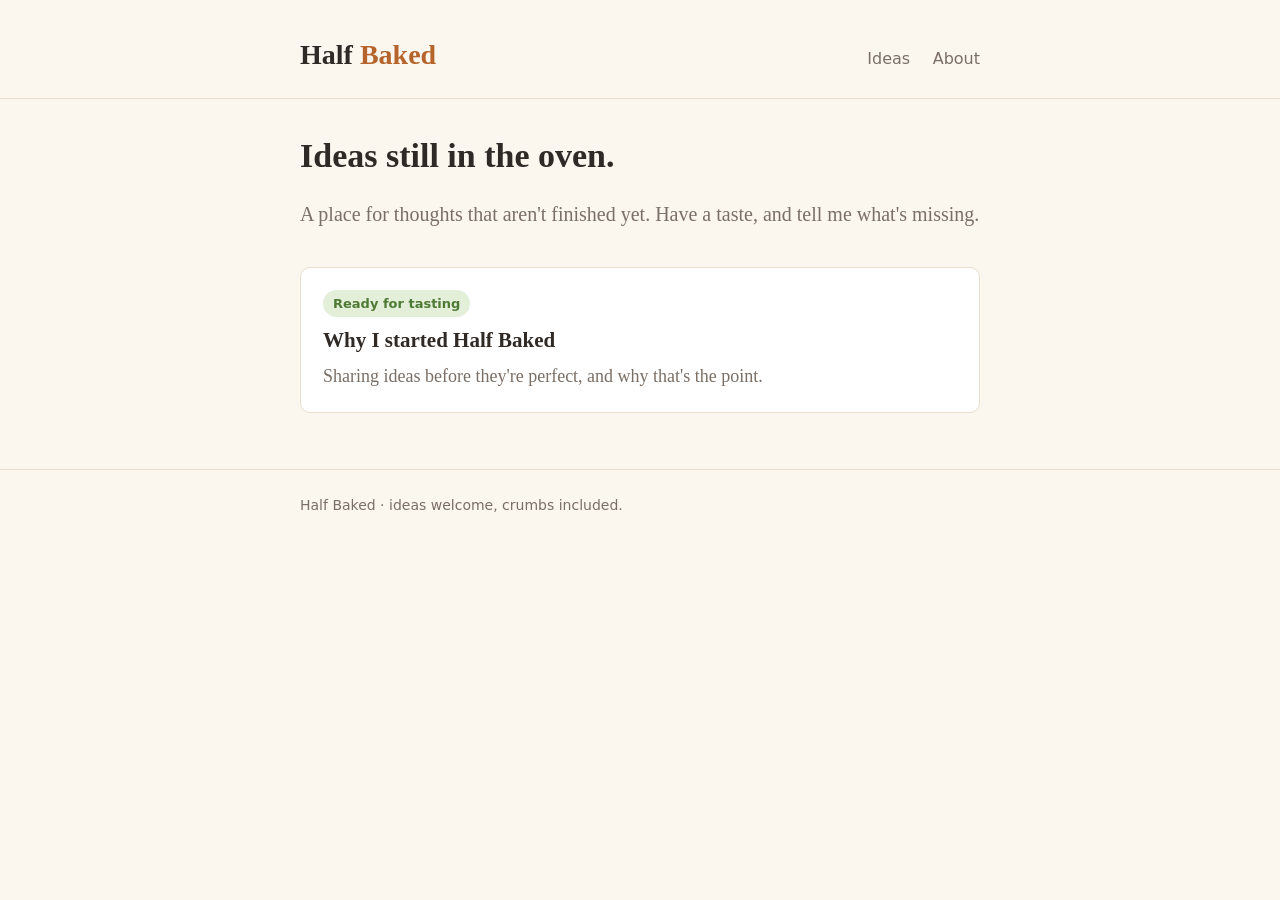
==== index.html @ d51c5b16 "Add files via upload" ====
<!DOCTYPE html>
<html lang="en">
<head>
  <meta charset="UTF-8">
  <meta name="viewport" content="width=device-width, initial-scale=1.0">
  <title>Half Baked</title>
  <meta name="description" content="Ideas still in the oven. Have a taste and tell me what you think.">
  <link rel="stylesheet" href="style.css">
</head>
<body>

  <header>
    <div class="wrap">
      <a class="site-name" href="index.html">Half <span>Baked</span></a>
      <nav>
        <a href="index.html">Ideas</a>
        <a href="about.html">About</a>
      </nav>
    </div>
  </header>

  <main class="wrap">
    <h1>Ideas still in the oven.</h1>
    <p class="intro">
      A place for thoughts that aren't finished yet. Have a taste, and tell me
      what's missing.
    </p>

    <!-- ======================================================
         YOUR IDEAS LIST
         To add a new idea: copy one whole <a class="idea-card"> ... </a>
         block below, paste it at the top of the list, and change the words.
         Status options: mixing / oven / tasting
         ====================================================== -->

    <a class="idea-card" href="first-idea.html">
      <span class="status tasting">Ready for tasting</span>
      <h3>Why I started Half Baked</h3>
      <p>Sharing ideas before they're perfect, and why that's the point.</p>
    </a>

    <!-- Example of a second card. To switch it on, delete this line
         and the closing line just after the card.
    <a class="idea-card" href="second-idea.html">
      <span class="status oven">In the oven</span>
      <h3>Title of your next idea</h3>
      <p>One line that sums it up.</p>
    </a>
    -->

  </main>

  <footer>
    <div class="wrap">
      Half Baked &middot; ideas welcome, crumbs included.
    </div>
  </footer>

</body>
</html>
---- style.css ----
/* ============================================
   HALF BAKED — the look of the whole site
   Change the colours below to restyle everything.
   ============================================ */

:root {
  --background: #fbf6ee;   /* warm cream page */
  --card: #ffffff;         /* idea cards */
  --text: #2f2a26;         /* main writing */
  --muted: #7a6f66;        /* softer grey-brown text */
  --accent: #b5652b;       /* crust brown — links and highlights */
  --line: #eadfce;         /* thin borders */
}

* { box-sizing: border-box; }

body {
  margin: 0;
  background: var(--background);
  color: var(--text);
  font-family: Georgia, "Times New Roman", serif;
  font-size: 18px;
  line-height: 1.65;
}

.wrap {
  max-width: 720px;
  margin: 0 auto;
  padding: 0 20px;
}

/* ---------- Top of every page ---------- */
header {
  padding: 32px 0 20px;
  border-bottom: 1px solid var(--line);
  margin-bottom: 36px;
}

header .wrap {
  display: flex;
  justify-content: space-between;
  align-items: baseline;
  flex-wrap: wrap;
  gap: 12px;
}

.site-name {
  font-size: 28px;
  font-weight: bold;
  color: var(--text);
  text-decoration: none;
}

.site-name span { color: var(--accent); }

nav a {
  margin-left: 18px;
  color: var(--muted);
  text-decoration: none;
  font-family: system-ui, sans-serif;
  font-size: 16px;
}

nav a:first-child { margin-left: 0; }
nav a:hover { color: var(--accent); }

/* ---------- General writing ---------- */
h1 { font-size: 34px; line-height: 1.25; margin: 0 0 12px; }
h2 { font-size: 24px; margin: 36px 0 10px; }

a { color: var(--accent); }

.intro {
  font-size: 20px;
  color: var(--muted);
  margin-bottom: 36px;
}

/* ---------- Idea cards on the home page ---------- */
.idea-card {
  display: block;
  background: var(--card);
  border: 1px solid var(--line);
  border-radius: 10px;
  padding: 20px 22px;
  margin-bottom: 16px;
  color: var(--text);
  text-decoration: none;
  transition: border-color 0.2s, transform 0.2s;
}

.idea-card:hover {
  border-color: var(--accent);
  transform: translateY(-2px);
}

.idea-card h3 { margin: 6px 0 4px; font-size: 21px; }
.idea-card p  { margin: 0; color: var(--muted); }

/* ---------- Baking status labels ---------- */
.status {
  display: inline-block;
  font-family: system-ui, sans-serif;
  font-size: 13px;
  font-weight: 600;
  padding: 3px 10px;
  border-radius: 999px;
}

.status.mixing { background: #f1e7d8; color: #8a6a3f; }  /* raw idea */
.status.oven   { background: #fbe1c8; color: #a2531b; }  /* being worked on */
.status.tasting{ background: #e3efd9; color: #4f7a35; }  /* ready for feedback */

/* ---------- Single idea page ---------- */
.meta {
  color: var(--muted);
  font-family: system-ui, sans-serif;
  font-size: 15px;
  margin-bottom: 28px;
}

.feedback {
  background: var(--card);
  border: 1px dashed var(--accent);
  border-radius: 10px;
  padding: 20px 22px;
  margin: 44px 0;
}

.feedback h2 { margin-top: 0; }

/* ---------- Bottom of every page ---------- */
footer {
  border-top: 1px solid var(--line);
  margin-top: 56px;
  padding: 24px 0 40px;
  color: var(--muted);
  font-family: system-ui, sans-serif;
  font-size: 14px;
}

/* ---------- Phones ---------- */
@media (max-width: 500px) {
  body { font-size: 17px; }
  h1 { font-size: 28px; }
  .site-name { font-size: 24px; }
}
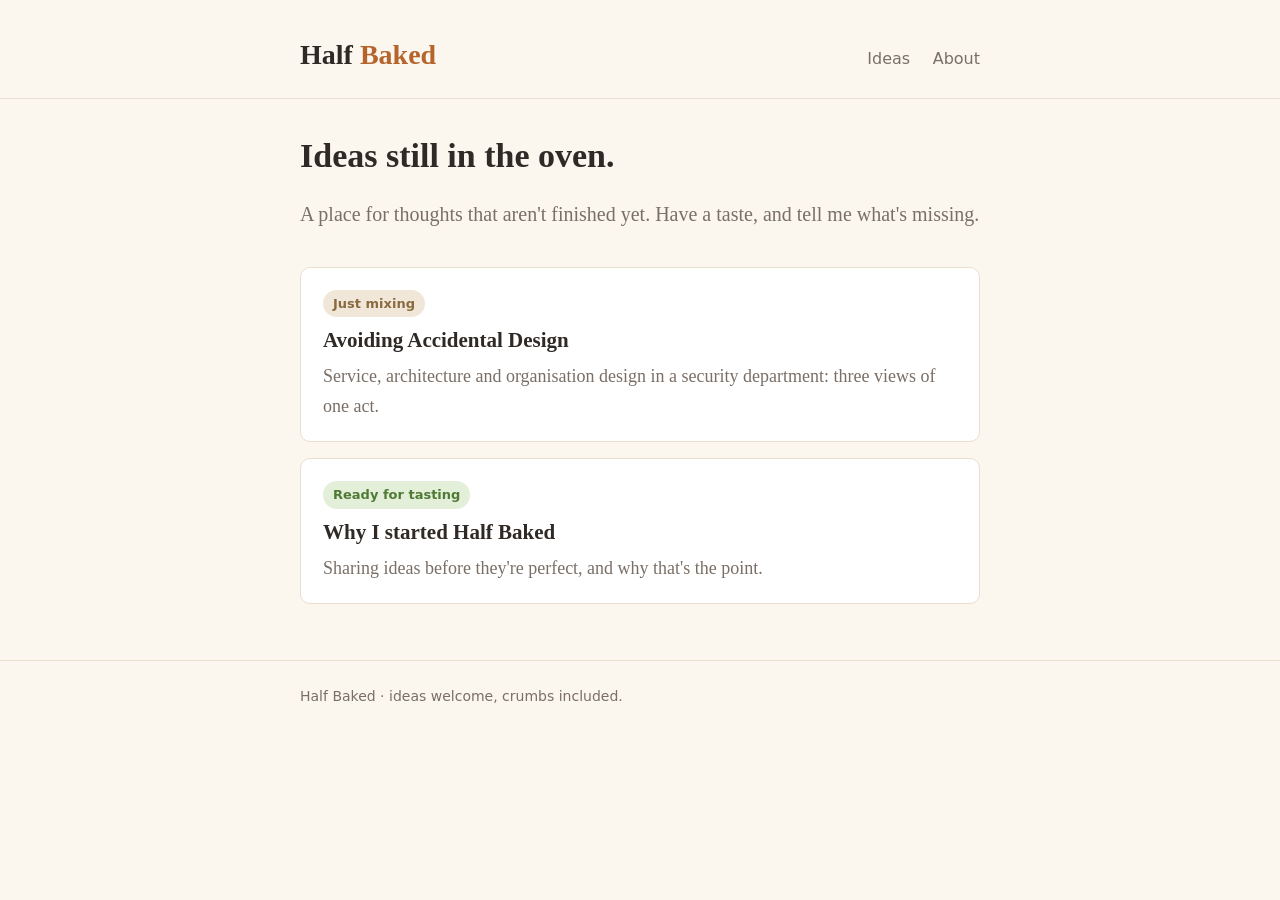
==== commit b9248ff0: "Add files via upload" ====
--- a/index.html
+++ b/index.html
@@ -33,6 +33,12 @@
          Status options: mixing / oven / tasting
          ====================================================== -->
 
+    <a class="idea-card" href="avoiding-accidental-design.html">
+      <span class="status mixing">Just mixing</span>
+      <h3>Avoiding Accidental Design</h3>
+      <p>Service, architecture and organisation design in a security department: three views of one act.</p>
+    </a>
+
     <a class="idea-card" href="first-idea.html">
       <span class="status tasting">Ready for tasting</span>
       <h3>Why I started Half Baked</h3>
--- a/style.css
+++ b/style.css
@@ -145,3 +145,65 @@
   h1 { font-size: 28px; }
   .site-name { font-size: 24px; }
 }
+
+/* ---------- Diagrams inside idea pages ---------- */
+.diagram {
+  margin: 32px 0;
+  background: var(--card);
+  border: 1px solid var(--line);
+  border-radius: 10px;
+  padding: 20px;
+}
+
+.diagram svg { width: 100%; height: auto; display: block; }
+
+.diagram figcaption {
+  margin-top: 12px;
+  color: var(--muted);
+  font-family: system-ui, sans-serif;
+  font-size: 14px;
+  text-align: center;
+}
+
+.d-tri    { fill: #fbe1c8; fill-opacity: 0.35; stroke: var(--accent); stroke-width: 2; }
+.d-node   { fill: var(--accent); }
+.d-label  { font: 600 15px system-ui, sans-serif; fill: var(--text); }
+.d-sub    { font: italic 13px Georgia, serif; fill: var(--muted); }
+.d-edge   { font: 12px system-ui, sans-serif; fill: var(--muted); }
+.d-centre { font: 600 16px Georgia, serif; fill: var(--accent); }
+.d-band   { font: 600 12px system-ui, sans-serif; letter-spacing: 0.08em; fill: var(--muted); }
+
+.layers {
+  display: flex;
+  gap: 10px;
+  font-family: system-ui, sans-serif;
+}
+
+.layer-stack { flex: 1; display: flex; flex-direction: column; gap: 8px; }
+
+.layer, .layer-ops {
+  border-radius: 8px;
+  padding: 12px 14px;
+  font-size: 15px;
+  line-height: 1.4;
+}
+
+.layer strong, .layer-ops strong { display: block; }
+.layer span, .layer-ops span { color: var(--muted); font-size: 13px; }
+
+.layer.front  { background: #e3efd9; }
+.layer.middle { background: #fbe1c8; }
+.layer.back   { background: #f1e7d8; }
+
+.layer-ops {
+  width: 30%;
+  border: 2px dashed var(--accent);
+  display: flex;
+  flex-direction: column;
+  justify-content: center;
+}
+
+@media (max-width: 500px) {
+  .layers { flex-direction: column; }
+  .layer-ops { width: auto; }
+}
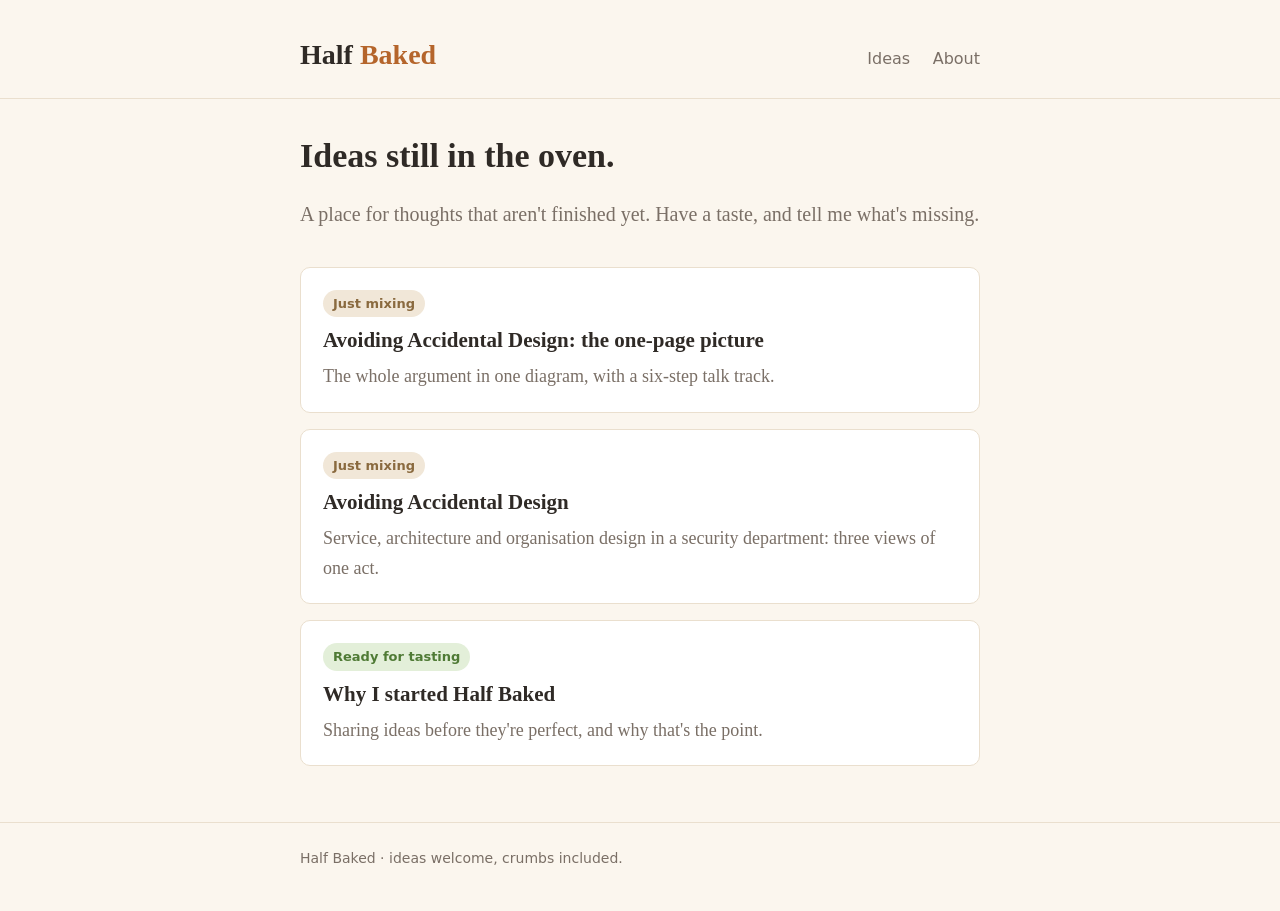
==== commit f3dd8cfb: "Add files via upload" ====
--- a/index.html
+++ b/index.html
@@ -33,6 +33,12 @@
          Status options: mixing / oven / tasting
          ====================================================== -->
 
+    <a class="idea-card" href="one-page-picture.html">
+      <span class="status mixing">Just mixing</span>
+      <h3>Avoiding Accidental Design: the one-page picture</h3>
+      <p>The whole argument in one diagram, with a six-step talk track.</p>
+    </a>
+
     <a class="idea-card" href="avoiding-accidental-design.html">
       <span class="status mixing">Just mixing</span>
       <h3>Avoiding Accidental Design</h3>
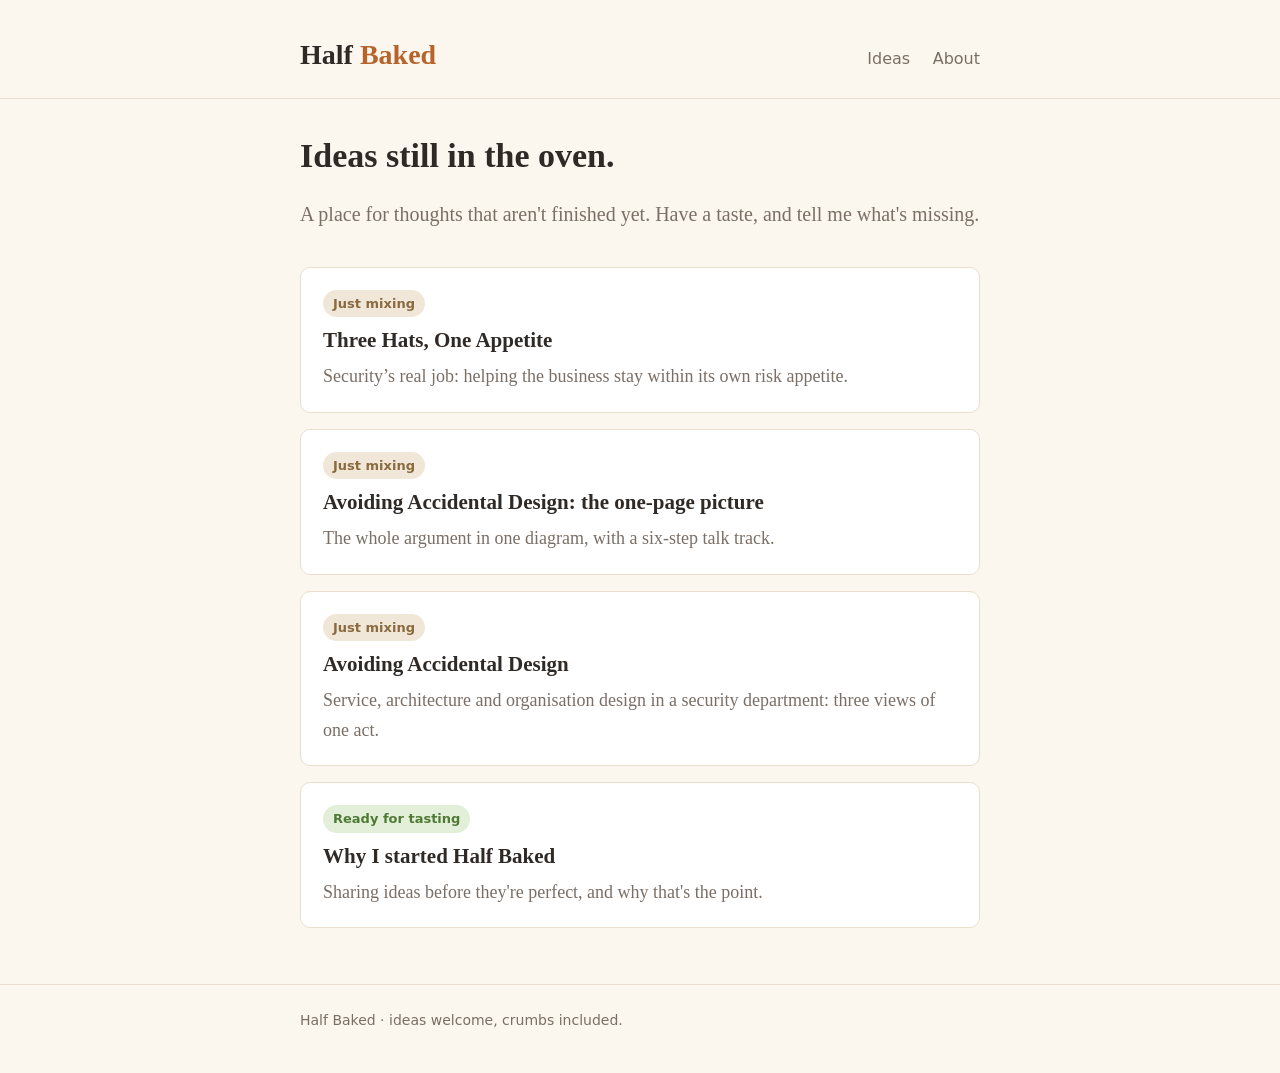
==== commit 05ce4151: "Add files via upload" ====
--- a/index.html
+++ b/index.html
@@ -32,6 +32,12 @@
          block below, paste it at the top of the list, and change the words.
          Status options: mixing / oven / tasting
          ====================================================== -->
+
+    <a class="idea-card" href="three-hats-one-appetite.html">
+      <span class="status mixing">Just mixing</span>
+      <h3>Three Hats, One Appetite</h3>
+      <p>Security&#8217;s real job: helping the business stay within its own risk appetite.</p>
+    </a>
 
     <a class="idea-card" href="one-page-picture.html">
       <span class="status mixing">Just mixing</span>
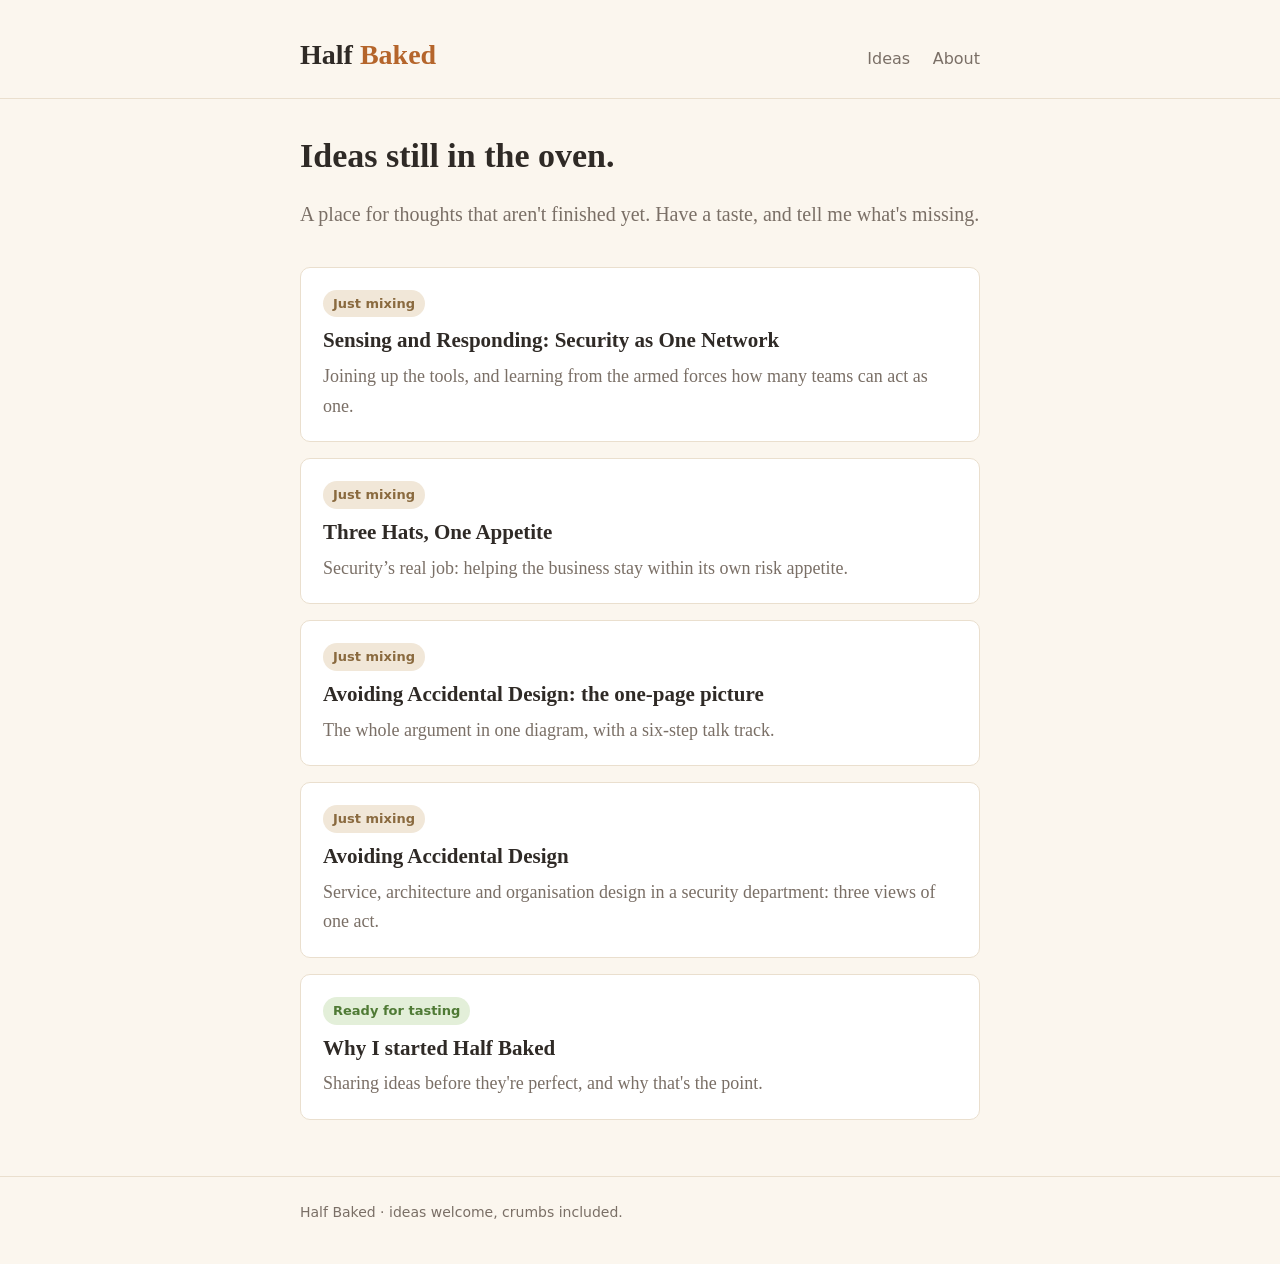
==== commit 0f8f76b7: "Add files via upload" ====
--- a/index.html
+++ b/index.html
@@ -32,6 +32,12 @@
          block below, paste it at the top of the list, and change the words.
          Status options: mixing / oven / tasting
          ====================================================== -->
+
+    <a class="idea-card" href="sensing-and-responding.html">
+      <span class="status mixing">Just mixing</span>
+      <h3>Sensing and Responding: Security as One Network</h3>
+      <p>Joining up the tools, and learning from the armed forces how many teams can act as one.</p>
+    </a>
 
     <a class="idea-card" href="three-hats-one-appetite.html">
       <span class="status mixing">Just mixing</span>
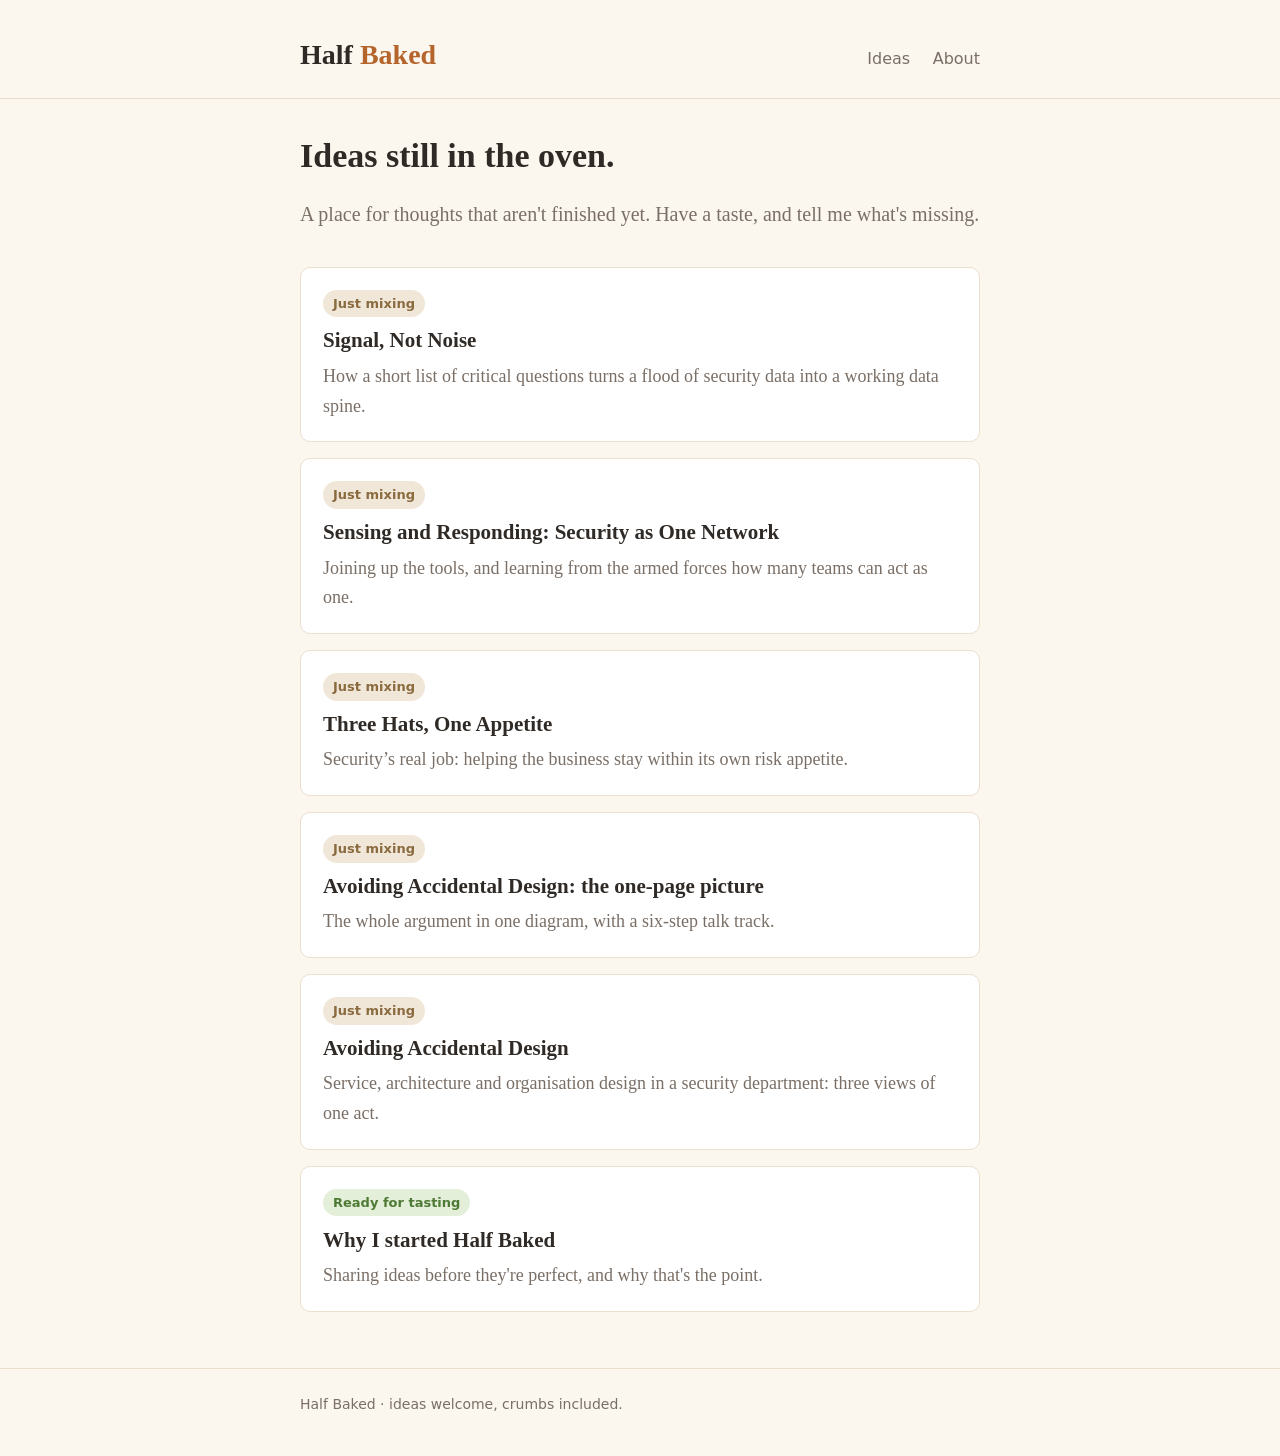
==== commit 881e4c12: "Add files via upload" ====
--- a/index.html
+++ b/index.html
@@ -32,6 +32,12 @@
          block below, paste it at the top of the list, and change the words.
          Status options: mixing / oven / tasting
          ====================================================== -->
+
+    <a class="idea-card" href="signal-not-noise.html">
+      <span class="status mixing">Just mixing</span>
+      <h3>Signal, Not Noise</h3>
+      <p>How a short list of critical questions turns a flood of security data into a working data spine.</p>
+    </a>
 
     <a class="idea-card" href="sensing-and-responding.html">
       <span class="status mixing">Just mixing</span>
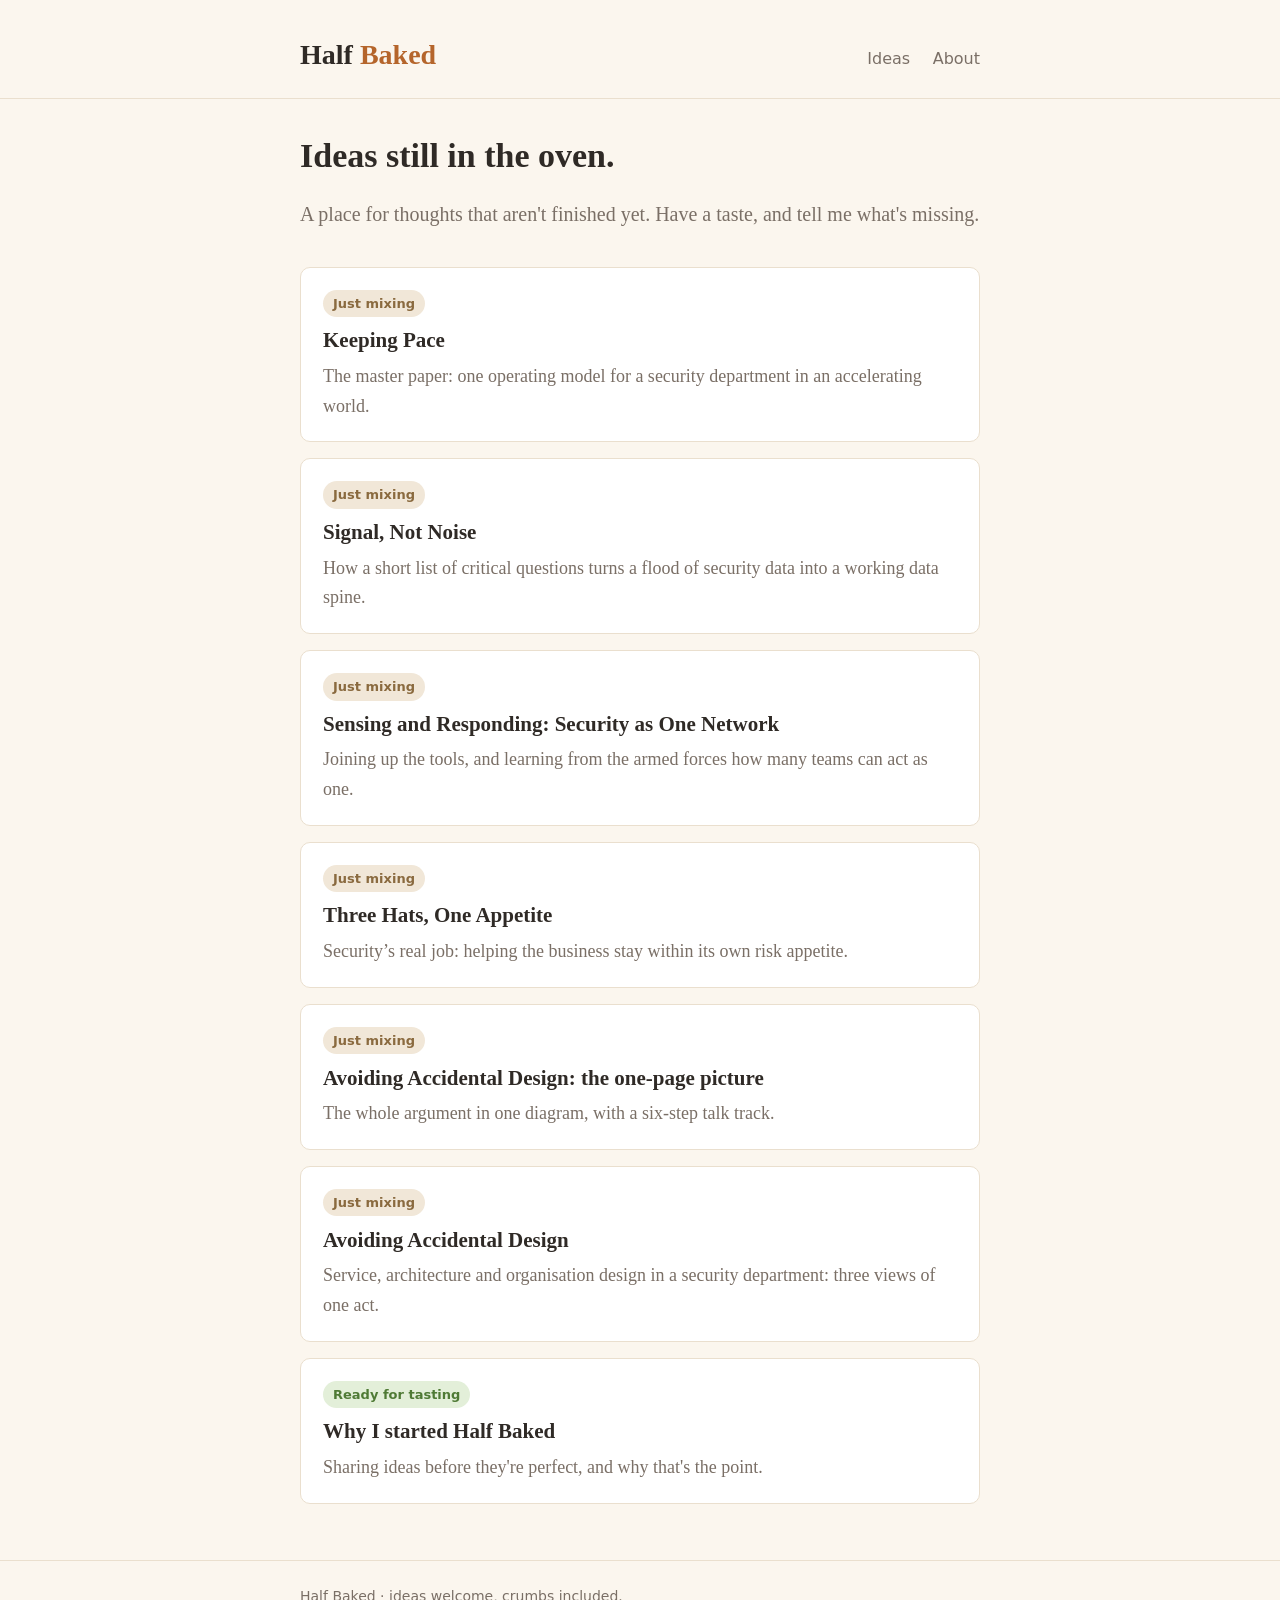
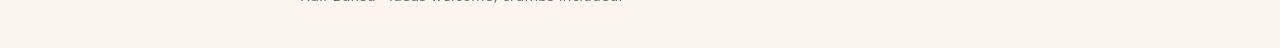
==== commit 74e9a0b9: "Add files via upload" ====
--- a/index.html
+++ b/index.html
@@ -32,6 +32,12 @@
          block below, paste it at the top of the list, and change the words.
          Status options: mixing / oven / tasting
          ====================================================== -->
+
+    <a class="idea-card" href="keeping-pace.html">
+      <span class="status mixing">Just mixing</span>
+      <h3>Keeping Pace</h3>
+      <p>The master paper: one operating model for a security department in an accelerating world.</p>
+    </a>
 
     <a class="idea-card" href="signal-not-noise.html">
       <span class="status mixing">Just mixing</span>
